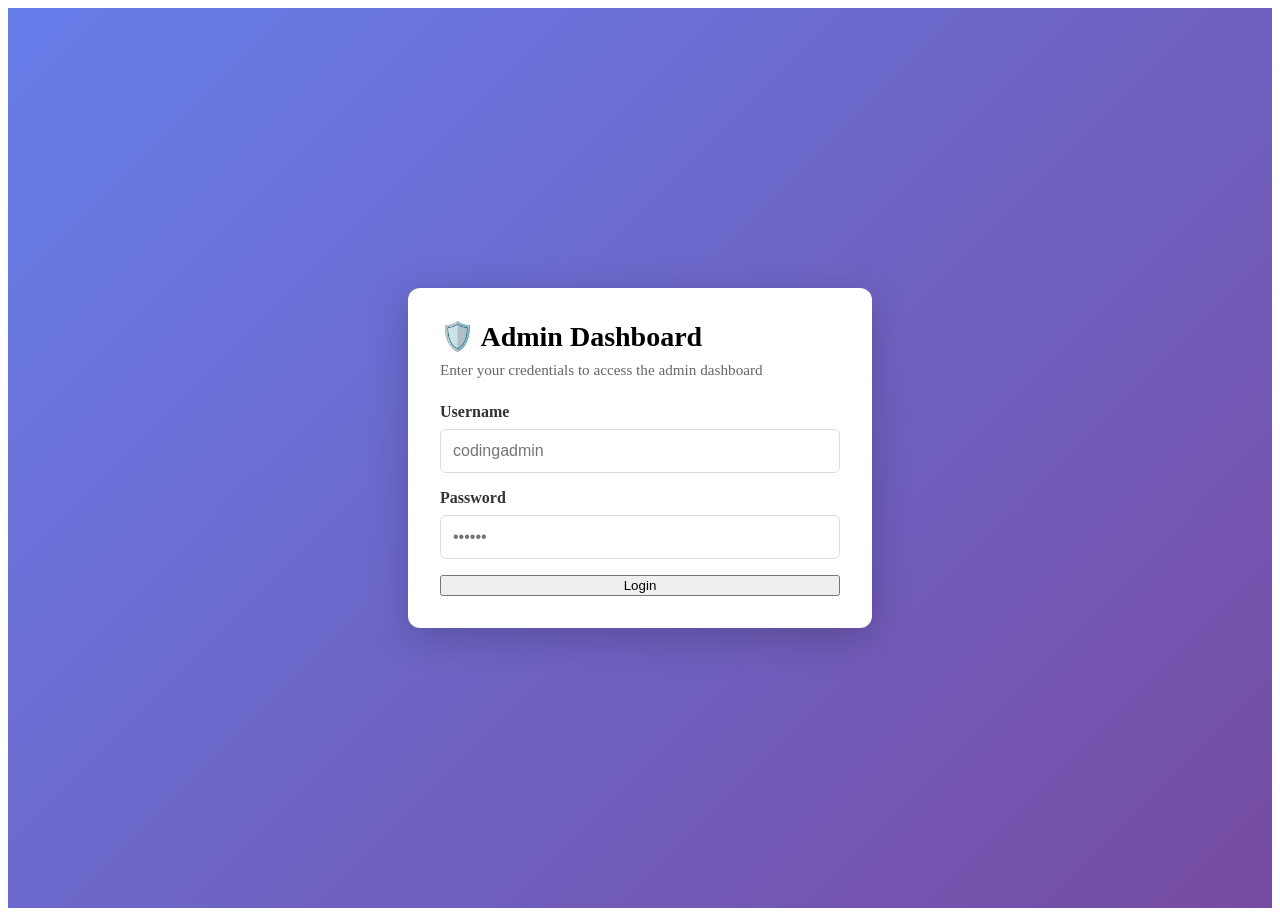
==== admin.html @ 37f51ac0 "Admin Rules" ====
<!DOCTYPE html>
<html lang="en">
  <head>
    <meta charset="UTF-8" />
    <meta name="viewport" content="width=device-width, initial-scale=1.0" />
    <title>Admin Dashboard - Summer Vibe Coding Game Festival</title>
    <link rel="stylesheet" href="./css/styles.css" />
  </head>
  <body>
    <!-- Login Form -->
    <div id="login-screen" class="login-screen">
      <div class="login-card">
        <h1>🛡️ Admin Dashboard</h1>
        <p>Enter your credentials to access the admin dashboard</p>
        <form id="login-form">
          <div class="field">
            <label for="admin-username">Username</label>
            <input id="admin-username" type="text" placeholder="codingadmin" autocomplete="username" required />
          </div>
          <div class="field">
            <label for="admin-password">Password</label>
            <input id="admin-password" type="password" placeholder="••••••" autocomplete="current-password" required />
          </div>
          <button type="submit" class="button button--primary" style="width: 100%;">Login</button>
          <div id="login-error" class="login-error" role="alert"></div>
        </form>
      </div>
    </div>

    <header class="hero hero--compact" id="admin-header" hidden>
      <div class="hero__content">
        <p class="eyebrow">🛡️ Teacher Dashboard</p>
        <h1>Admin View</h1>
        <p class="hero__subtitle">
          Review all submissions, vote totals, and the current leaders.
        </p>
        <div class="hero__actions">
          <a class="button button--secondary" href="./index.html">Back to Festival</a>
          <button id="logout-button" class="button button--ghost">Logout</button>
        </div>
        <div class="hero__note" role="note">
          This dashboard is read-only by default. Secure moderation should be handled through the Firebase Console.
        </div>
      </div>
    </header>

    <main id="admin-content" hidden>
      <section class="section" aria-labelledby="admin-summary-title">
        <div class="section__heading">
          <h2 id="admin-summary-title">📊 Admin Summary</h2>
          <p>Quick review of every submitted game.</p>
        </div>
        <div id="admin-stats" class="stats-grid"></div>
      </section>

      <section class="section" aria-labelledby="admin-top-title">
        <div class="section__heading">
          <h2 id="admin-top-title">🏆 Current Top 3 Winners</h2>
        </div>
        <div id="admin-top-games" class="top-games"></div>
      </section>

      <section class="section" aria-labelledby="admin-list-title">
        <div class="section__heading section__heading--row">
          <div>
            <h2 id="admin-list-title">🗂️ All Submissions</h2>
            <p>Review game details and vote counts.</p>
          </div>
          <div class="toolbar">
            <label class="sr-only" for="admin-search">Search admin list</label>
            <input id="admin-search" type="search" placeholder="Search by student or game" />
            <label class="sr-only" for="admin-sort">Sort admin list</label>
            <select id="admin-sort">
              <option value="highest-votes">Highest Votes</option>
              <option value="newest">Newest Games</option>
            </select>
          </div>
        </div>
        <div id="admin-loading" class="loading-state" role="status">Loading admin dashboard…</div>
        <div id="admin-list" class="table-card"></div>
      </section>
    </main>

    <style>
      .login-screen {
        display: flex;
        align-items: center;
        justify-content: center;
        min-height: 100vh;
        background: linear-gradient(135deg, #667eea 0%, #764ba2 100%);
      }
      .login-card {
        background: white;
        padding: 2rem;
        border-radius: 12px;
        box-shadow: 0 10px 40px rgba(0, 0, 0, 0.2);
        max-width: 400px;
        width: 90%;
      }
      .login-card h1 {
        margin: 0 0 0.5rem;
        font-size: 1.75rem;
      }
      .login-card > p {
        margin: 0 0 1.5rem;
        color: #666;
        font-size: 0.95rem;
      }
      .login-card .field {
        margin-bottom: 1rem;
      }
      .login-card label {
        display: block;
        font-weight: 600;
        margin-bottom: 0.5rem;
        color: #333;
      }
      .login-card input {
        width: 100%;
        padding: 0.75rem;
        border: 1px solid #ddd;
        border-radius: 6px;
        font-size: 1rem;
        box-sizing: border-box;
      }
      .login-card input:focus {
        outline: none;
        border-color: #667eea;
        box-shadow: 0 0 0 3px rgba(102, 126, 234, 0.1);
      }
      .login-error {
        color: #d32f2f;
        font-size: 0.875rem;
        margin-top: 0.75rem;
        display: none;
      }
      .login-error.show {
        display: block;
      }
      .login-screen.hidden {
        display: none;
      }
      .delete-btn {
        padding: 0.5rem 0.75rem;
        background-color: #ff4757;
        color: white;
        border: none;
        border-radius: 6px;
        cursor: pointer;
        font-size: 0.875rem;
        font-weight: 600;
        transition: background-color 0.2s ease;
      }
      .delete-btn:hover {
        background-color: #ff3838;
      }
      .delete-btn:active {
        transform: scale(0.98);
      }
    </style>

    <script type="module" src="./js/admin.js"></script>
  </body>
</html>
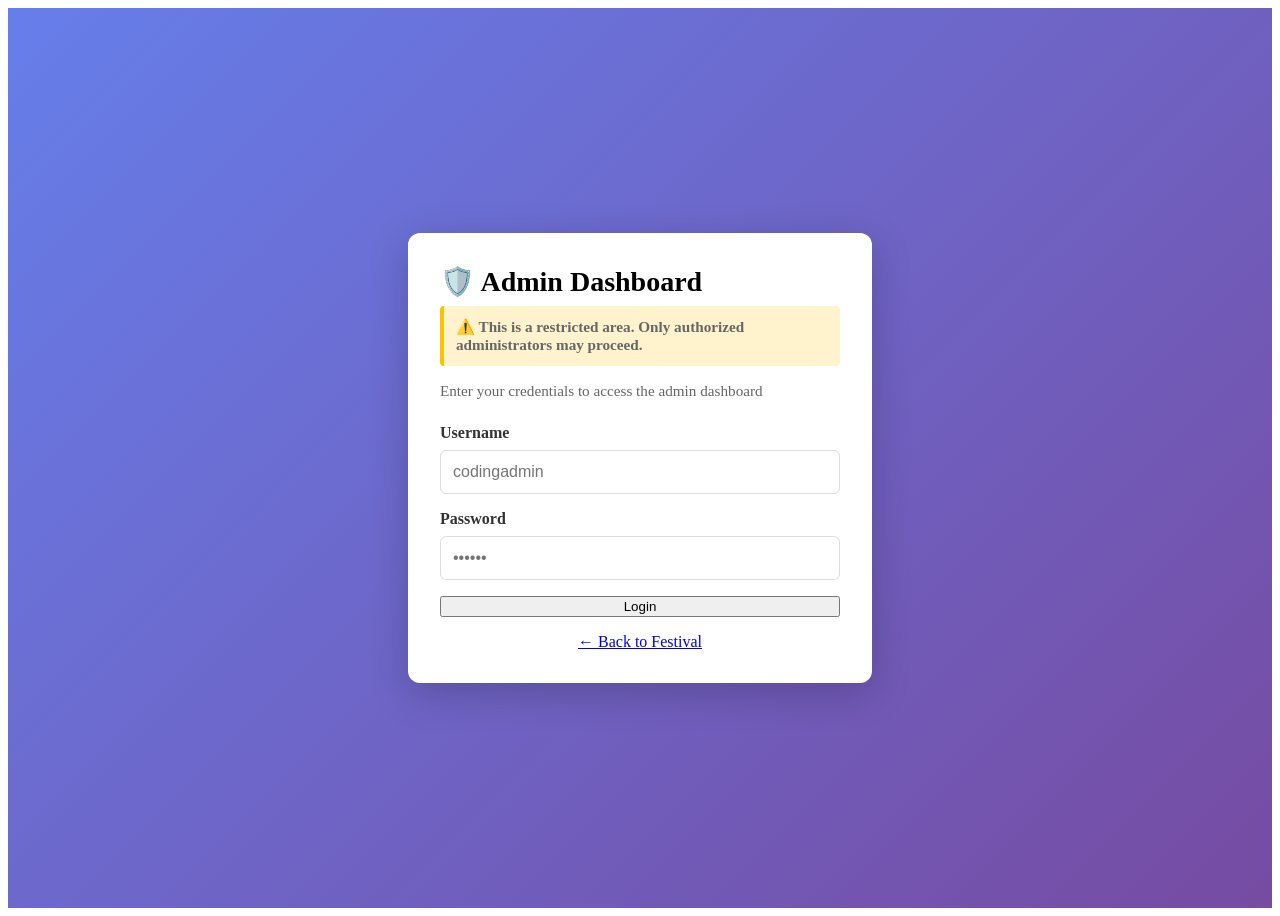
==== commit f3c93bc9: "Admin page visibility" ====
--- a/admin.html
+++ b/admin.html
@@ -11,6 +11,7 @@
     <div id="login-screen" class="login-screen">
       <div class="login-card">
         <h1>🛡️ Admin Dashboard</h1>
+        <p class="admin-warning">⚠️ This is a restricted area. Only authorized administrators may proceed.</p>
         <p>Enter your credentials to access the admin dashboard</p>
         <form id="login-form">
           <div class="field">
@@ -24,6 +25,9 @@
           <button type="submit" class="button button--primary" style="width: 100%;">Login</button>
           <div id="login-error" class="login-error" role="alert"></div>
         </form>
+        <div class="login-footer">
+          <a href="./index.html" class="button button--ghost" style="width: 100%; margin-top: 1rem;">← Back to Festival</a>
+        </div>
       </div>
     </div>
 
@@ -140,6 +144,20 @@
       .login-screen.hidden {
         display: none;
       }
+      .admin-warning {
+        background-color: #fff3cd;
+        border-left: 4px solid #ffc107;
+        padding: 0.75rem;
+        border-radius: 4px;
+        color: #856404;
+        font-weight: 600;
+        margin: 0 0 1rem !important;
+        font-size: 0.9rem;
+      }
+      .login-footer {
+        margin-top: 1rem;
+        text-align: center;
+      }
       .delete-btn {
         padding: 0.5rem 0.75rem;
         background-color: #ff4757;
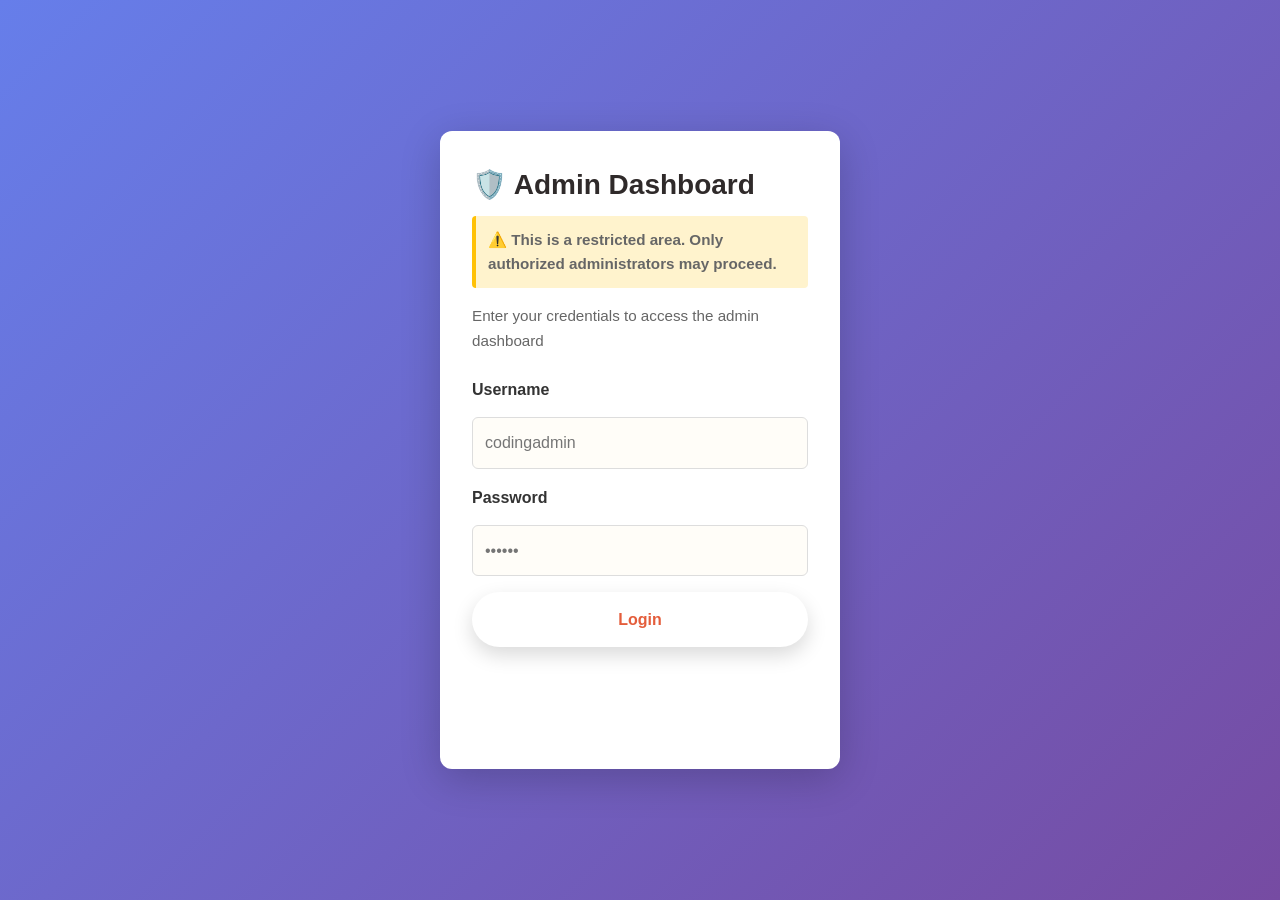
==== commit 610b1975: "and notifications" ====
--- a/admin.html
+++ b/admin.html
@@ -175,6 +175,24 @@
       .delete-btn:active {
         transform: scale(0.98);
       }
+      .notification {
+        position: fixed;
+        bottom: -100px;
+        left: 50%;
+        transform: translateX(-50%);
+        background-color: var(--success, #3f9d66);
+        color: white;
+        padding: 1rem 1.5rem;
+        border-radius: 8px;
+        box-shadow: 0 4px 12px rgba(0, 0, 0, 0.15);
+        z-index: 9999;
+        font-weight: 600;
+        transition: bottom 0.3s ease;
+        max-width: 90%;
+      }
+      .notification--show {
+        bottom: 20px;
+      }
     </style>
 
     <script type="module" src="./js/admin.js"></script>
--- a/css/styles.css
+++ b/css/styles.css
@@ -0,0 +1,422 @@
+:root {
+  --bg: #fffaf2;
+  --surface: #ffffff;
+  --surface-alt: #fef3d2;
+  --primary: #ff7a59;
+  --primary-dark: #e45d3b;
+  --secondary: #4bb7d4;
+  --secondary-dark: #2b8ca4;
+  --accent: #ffcf4a;
+  --text: #2f2a2a;
+  --muted: #6a5b5b;
+  --border: #f2d7b5;
+  --success: #3f9d66;
+  --warning: #b95b00;
+  --shadow: 0 16px 40px rgba(41, 49, 73, 0.12);
+}
+
+* {
+  box-sizing: border-box;
+}
+
+body {
+  margin: 0;
+  font-family: "Trebuchet MS", "Segoe UI", sans-serif;
+  color: var(--text);
+  background: linear-gradient(180deg, #fffaf2 0%, #fff6dd 100%);
+  line-height: 1.6;
+}
+
+a {
+  color: inherit;
+}
+
+button,
+input,
+select,
+textarea {
+  font: inherit;
+}
+
+button:focus-visible,
+a:focus-visible,
+input:focus-visible,
+select:focus-visible,
+textarea:focus-visible {
+  outline: 3px solid var(--secondary-dark);
+  outline-offset: 3px;
+}
+
+.hero {
+  background: linear-gradient(135deg, var(--primary) 0%, #ff9e6f 50%, var(--accent) 100%);
+  color: white;
+  padding: 4rem 1.5rem 3rem;
+}
+
+.hero--compact {
+  padding: 3rem 1.5rem 2rem;
+}
+
+.hero__content {
+  max-width: 980px;
+  margin: 0 auto;
+}
+
+.eyebrow {
+  text-transform: uppercase;
+  letter-spacing: 0.2em;
+  font-size: 0.9rem;
+  font-weight: 700;
+  margin-bottom: 0.4rem;
+}
+
+.hero h1 {
+  font-size: clamp(2rem, 4vw, 3.3rem);
+  margin: 0;
+  line-height: 1.15;
+}
+
+.hero__subtitle {
+  font-size: 1.1rem;
+  margin: 1rem 0 1.5rem;
+  max-width: 700px;
+}
+
+.hero__actions {
+  display: flex;
+  flex-wrap: wrap;
+  gap: 0.8rem;
+  margin-bottom: 1rem;
+}
+
+.hero__note {
+  background: rgba(255, 255, 255, 0.2);
+  border: 2px solid rgba(255, 255, 255, 0.3);
+  border-radius: 999px;
+  padding: 0.8rem 1rem;
+  display: inline-block;
+  font-weight: 700;
+}
+
+.section {
+  max-width: 1120px;
+  margin: 0 auto;
+  padding: 2rem 1.5rem 3rem;
+}
+
+.section__heading {
+  margin-bottom: 1.2rem;
+}
+
+.section__heading h2 {
+  margin: 0 0 0.2rem;
+  font-size: 1.6rem;
+}
+
+.section__heading p {
+  margin: 0;
+  color: var(--muted);
+}
+
+.section__heading--row {
+  display: flex;
+  justify-content: space-between;
+  gap: 1rem;
+  align-items: end;
+  flex-wrap: wrap;
+}
+
+.button {
+  display: inline-flex;
+  align-items: center;
+  justify-content: center;
+  border: none;
+  border-radius: 999px;
+  padding: 0.9rem 1.2rem;
+  font-weight: 700;
+  cursor: pointer;
+  text-decoration: none;
+  transition: transform 0.2s ease, box-shadow 0.2s ease;
+}
+
+.button:hover {
+  transform: translateY(-2px);
+}
+
+.button--primary {
+  background: white;
+  color: var(--primary-dark);
+  box-shadow: 0 8px 20px rgba(0, 0, 0, 0.15);
+}
+
+.button--secondary {
+  background: var(--secondary);
+  color: white;
+}
+
+.button--ghost {
+  background: rgba(255, 255, 255, 0.2);
+  color: white;
+  border: 2px solid rgba(255,255,255,0.3);
+}
+
+.button:disabled {
+  opacity: 0.65;
+  cursor: not-allowed;
+  transform: none;
+}
+
+.card,
+.table-card {
+  background: var(--surface);
+  border: 2px solid var(--border);
+  border-radius: 24px;
+  box-shadow: var(--shadow);
+}
+
+.form-card {
+  padding: 1.4rem;
+}
+
+.form-grid {
+  display: grid;
+  grid-template-columns: 1fr 1fr;
+  gap: 1rem;
+}
+
+.field {
+  display: flex;
+  flex-direction: column;
+  gap: 0.4rem;
+}
+
+.field--full {
+  grid-column: 1 / -1;
+}
+
+label {
+  font-weight: 700;
+}
+
+input,
+select,
+textarea {
+  width: 100%;
+  border: 2px solid var(--border);
+  border-radius: 14px;
+  padding: 0.8rem 0.9rem;
+  background: #fffdf8;
+}
+
+textarea {
+  resize: vertical;
+  min-height: 100px;
+}
+
+.privacy-note {
+  margin: 1rem 0;
+  color: var(--muted);
+  background: var(--surface-alt);
+  padding: 0.8rem 1rem;
+  border-radius: 14px;
+}
+
+.message {
+  margin: 1rem 0;
+  padding: 0.9rem 1rem;
+  border-radius: 14px;
+  font-weight: 700;
+}
+
+.message--success {
+  background: #eaf8ef;
+  color: var(--success);
+}
+
+.message--error {
+  background: #fff2e8;
+  color: var(--warning);
+}
+
+.loading-state,
+.empty-state {
+  padding: 1.2rem;
+  border: 2px dashed var(--border);
+  border-radius: 18px;
+  text-align: center;
+  color: var(--muted);
+  background: rgba(255,255,255,0.75);
+}
+
+.top-games {
+  display: grid;
+  gap: 1rem;
+  grid-template-columns: repeat(3, minmax(0, 1fr));
+}
+
+.top-card {
+  padding: 1.2rem;
+  border-radius: 24px;
+  position: relative;
+  overflow: hidden;
+}
+
+.top-card--gold {
+  background: linear-gradient(135deg, #fff2b1 0%, #ffd65b 100%);
+  border: 2px solid #f3b800;
+}
+
+.top-card--silver {
+  background: linear-gradient(135deg, #eef4ff 0%, #d7e4ff 100%);
+  border: 2px solid #9bb2d2;
+}
+
+.top-card--bronze {
+  background: linear-gradient(135deg, #fce4d0 0%, #f0bf8e 100%);
+  border: 2px solid #c98230;
+}
+
+.top-card__place {
+  font-size: 0.9rem;
+  font-weight: 700;
+  text-transform: uppercase;
+  letter-spacing: 0.12em;
+}
+
+.games-grid {
+  display: grid;
+  gap: 1.5rem;
+  grid-template-columns: repeat(auto-fill, minmax(320px, 1fr));
+  margin-bottom: 2rem;
+}
+
+.game-card {
+  padding: 1.5rem;
+  display: flex;
+  flex-direction: column;
+  height: 100%;
+}
+
+.game-card h3 {
+  margin: 0 0 0.5rem;
+  font-size: 1.25rem;
+  line-height: 1.3;
+}
+
+.game-card__meta {
+  color: var(--muted);
+  font-size: 0.9rem;
+  margin-bottom: 0.8rem;
+}
+
+.game-card__description {
+  margin: 0 0 1rem;
+  flex-grow: 1;
+  font-size: 0.95rem;
+  line-height: 1.5;
+}
+
+.game-card__footer {
+  display: flex;
+  flex-wrap: wrap;
+  gap: 0.6rem;
+  align-items: center;
+  margin-top: auto;
+  padding-top: 1rem;
+  border-top: 1px solid var(--border);
+}
+
+.vote-pill {
+  display: inline-flex;
+  align-items: center;
+  gap: 0.3rem;
+  background: var(--surface-alt);
+  border-radius: 999px;
+  padding: 0.5rem 0.9rem;
+  font-weight: 700;
+  font-size: 0.9rem;
+  margin-left: auto;
+}
+
+.toolbar {
+  display: flex;
+  gap: 0.7rem;
+  flex-wrap: wrap;
+}
+
+.stats-grid {
+  display: grid;
+  grid-template-columns: repeat(3, minmax(0, 1fr));
+  gap: 1rem;
+}
+
+.stat-card {
+  padding: 1rem;
+  text-align: center;
+}
+
+.stat-card strong {
+  display: block;
+  font-size: 1.6rem;
+  margin-top: 0.3rem;
+}
+
+.table-card {
+  padding: 1rem;
+  overflow-x: auto;
+}
+
+table {
+  width: 100%;
+  border-collapse: collapse;
+}
+
+th,
+td {
+  text-align: left;
+  padding: 0.8rem;
+  border-bottom: 1px solid var(--border);
+  vertical-align: top;
+}
+
+th {
+  color: var(--muted);
+  font-size: 0.9rem;
+  text-transform: uppercase;
+  letter-spacing: 0.06em;
+}
+
+.sr-only {
+  position: absolute;
+  width: 1px;
+  height: 1px;
+  padding: 0;
+  margin: -1px;
+  overflow: hidden;
+  clip: rect(0, 0, 0, 0);
+  white-space: nowrap;
+  border: 0;
+}
+
+@media (max-width: 900px) {
+  .top-games,
+  .games-grid,
+  .stats-grid {
+    grid-template-columns: 1fr;
+  }
+}
+
+@media (max-width: 640px) {
+  .hero {
+    padding-top: 2.5rem;
+  }
+
+  .form-grid {
+    grid-template-columns: 1fr;
+  }
+
+  .hero__actions,
+  .toolbar {
+    flex-direction: column;
+  }
+}
